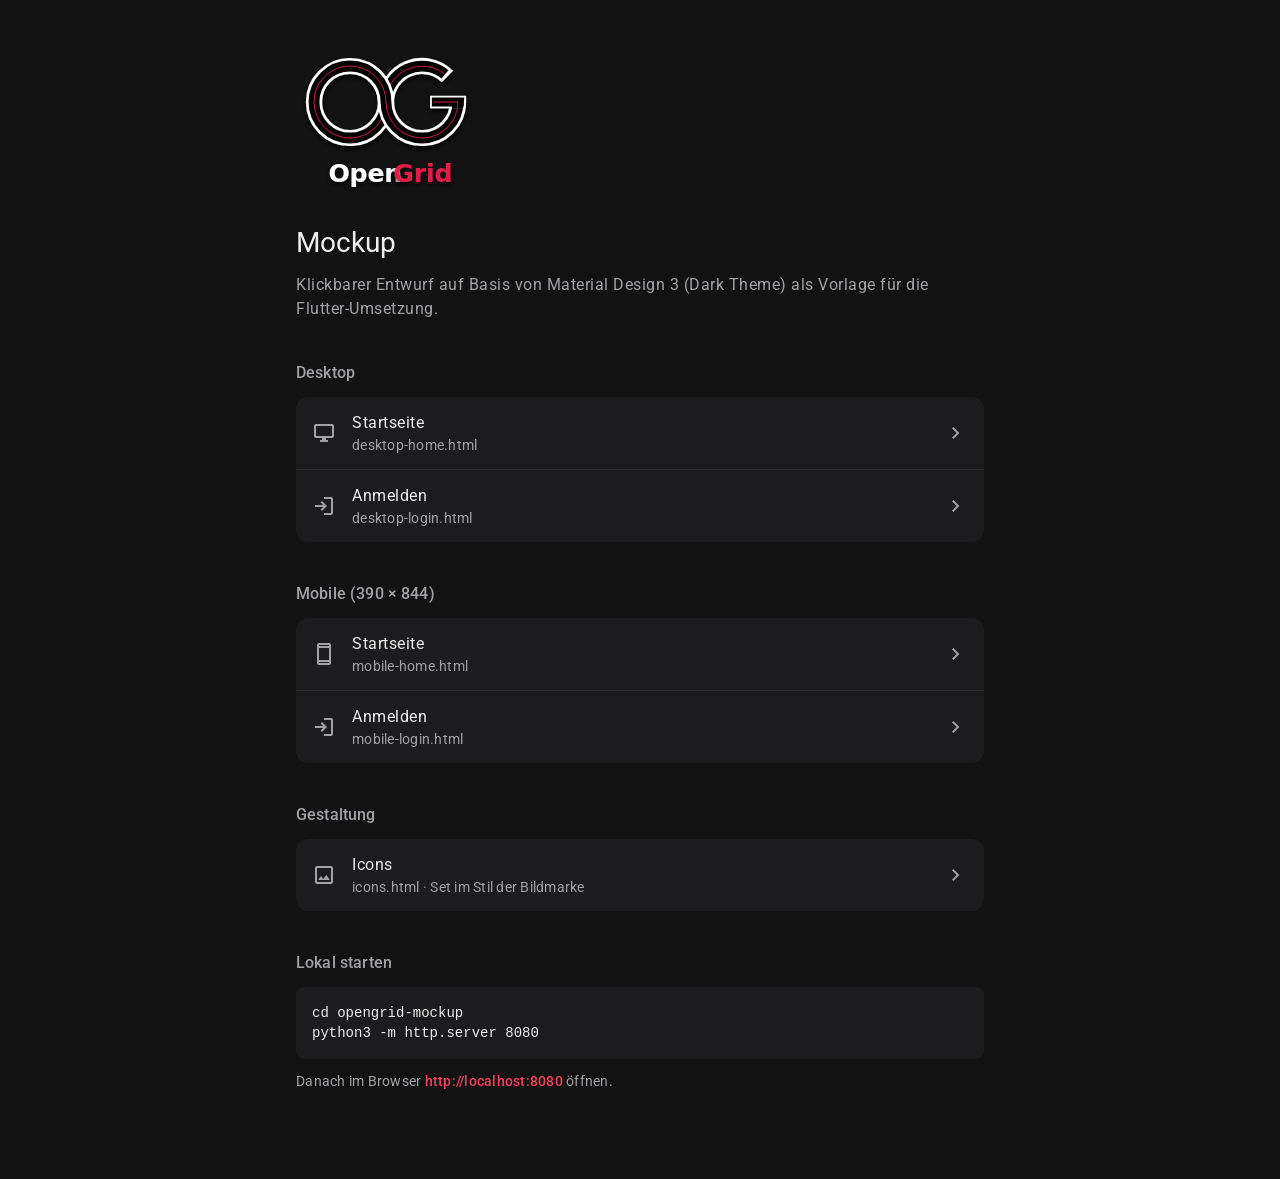
==== index.html @ 3ebf4df9 "OpenGrid-Mockup: Screens, Icons, Team-Logos, Live-/Historien-Ansicht Statisches HTML/CSS/Vanilla-JS-" ====
<!DOCTYPE html>
<html lang="de">
<head>
  <meta charset="utf-8">
  <meta name="viewport" content="width=device-width, initial-scale=1">
  <title>OpenGrid – Mockup-Übersicht</title>

  <!-- Schrift + Icons (Google Fonts) -->
  <link rel="preconnect" href="https://fonts.googleapis.com">
  <link rel="preconnect" href="https://fonts.gstatic.com" crossorigin>
  <link rel="stylesheet" href="https://fonts.googleapis.com/css2?family=Roboto:wght@400;500;700&display=swap">
  <link rel="stylesheet" href="https://fonts.googleapis.com/css2?family=Material+Symbols+Outlined:opsz,wght,FILL,GRAD@20..48,400,0..1,0&display=block">

  <link rel="stylesheet" href="styles.css?v=fac498f5">
</head>
<body>

  <!-- Übersichtsseite des Mockups (nicht Teil der App) -->
  <main class="overview">
    <header class="overview__header">
      <div class="logo-full">
        <img src="icon_transparent.svg" alt="OpenGrid">
      </div>
      <h1 class="headline-medium">Mockup</h1>
      <p class="body-large text-secondary">Klickbarer Entwurf auf Basis von Material Design 3 (Dark Theme) als Vorlage für die Flutter-Umsetzung.</p>
    </header>

    <section class="overview__section" aria-labelledby="desktop-heading">
      <h2 class="title-medium text-secondary" id="desktop-heading">Desktop</h2>
      <ul class="list">
        <li>
          <a class="list__item" href="desktop-home.html">
            <span class="material-symbols-outlined icon list__icon" aria-hidden="true">desktop_windows</span>
            <span class="list__text">
              <span class="body-large">Startseite</span>
              <span class="body-medium text-secondary">desktop-home.html</span>
            </span>
            <span class="material-symbols-outlined icon list__trailing" aria-hidden="true">chevron_right</span>
          </a>
        </li>
        <li>
          <a class="list__item" href="desktop-login.html">
            <span class="material-symbols-outlined icon list__icon" aria-hidden="true">login</span>
            <span class="list__text">
              <span class="body-large">Anmelden</span>
              <span class="body-medium text-secondary">desktop-login.html</span>
            </span>
            <span class="material-symbols-outlined icon list__trailing" aria-hidden="true">chevron_right</span>
          </a>
        </li>
      </ul>
    </section>

    <section class="overview__section" aria-labelledby="mobile-heading">
      <h2 class="title-medium text-secondary" id="mobile-heading">Mobile (390 × 844)</h2>
      <ul class="list">
        <li>
          <a class="list__item" href="mobile-home.html">
            <span class="material-symbols-outlined icon list__icon" aria-hidden="true">smartphone</span>
            <span class="list__text">
              <span class="body-large">Startseite</span>
              <span class="body-medium text-secondary">mobile-home.html</span>
            </span>
            <span class="material-symbols-outlined icon list__trailing" aria-hidden="true">chevron_right</span>
          </a>
        </li>
        <li>
          <a class="list__item" href="mobile-login.html">
            <span class="material-symbols-outlined icon list__icon" aria-hidden="true">login</span>
            <span class="list__text">
              <span class="body-large">Anmelden</span>
              <span class="body-medium text-secondary">mobile-login.html</span>
            </span>
            <span class="material-symbols-outlined icon list__trailing" aria-hidden="true">chevron_right</span>
          </a>
        </li>
      </ul>
    </section>

    <section class="overview__section" aria-labelledby="assets-heading">
      <h2 class="title-medium text-secondary" id="assets-heading">Gestaltung</h2>
      <ul class="list">
        <li>
          <a class="list__item" href="icons.html">
            <span class="material-symbols-outlined icon list__icon" aria-hidden="true">image</span>
            <span class="list__text">
              <span class="body-large">Icons</span>
              <span class="body-medium text-secondary">icons.html · Set im Stil der Bildmarke</span>
            </span>
            <span class="material-symbols-outlined icon list__trailing" aria-hidden="true">chevron_right</span>
          </a>
        </li>
      </ul>
    </section>

    <section class="overview__section" aria-labelledby="start-heading">
      <h2 class="title-medium text-secondary" id="start-heading">Lokal starten</h2>
      <code class="code">cd opengrid-mockup<br>python3 -m http.server 8080</code>
      <p class="body-medium text-secondary" style="margin-top: var(--space-3)">Danach im Browser <a class="link" href="http://localhost:8080">http://localhost:8080</a> öffnen.</p>
    </section>
  </main>

</body>
</html>
---- styles.css ----
/* =====================================================================
   OpenGrid – Mockup-Styles (gemeinsam für alle Screens)
   ---------------------------------------------------------------------
   Orientierung: Material Design 3, Dark Theme.
   Jede Komponente ist mit ihrem Flutter-Gegenstück kommentiert, damit
   sich die Struktur 1:1 in Widgets übertragen lässt.

   Inhalt
   1. Design-Tokens        → ThemeData / ColorScheme / TextTheme
   2. Basis
   3. Typografie (M3-Skala) → Theme.of(context).textTheme.*
   4. Icons                → Icon(Icons.*) (Material Symbols)
   5. Buttons              → FilledButton / OutlinedButton / TextButton / IconButton
   6. Top App Bar + Tabs   → AppBar / TabBar
   7. Menü                 → MenuAnchor / PopupMenuButton
   8. Filter-Chips         → FilterChip
   9. Karten               → Card
   10. Desktop-Layout + Werbeflächen
   11. Login + Textfelder  → TextField(decoration: OutlineInputBorder)
   12. Mobile: Geräterahmen + Navigation Bar → NavigationBar
   13. Übersicht (index.html) + Mockup-Navigation (nicht Teil der App)
   14. Live-/Historien-Ansicht: Dialog, Statuspunkt, Endpunkt-Karten,
       JSON-Block, Tabelle, Request-Log
   ===================================================================== */


/* ---------------------------------------------------------------------
   1. Design-Tokens
   --------------------------------------------------------------------- */
:root {
  color-scheme: dark;

  /* Farben → ColorScheme(brightness: Brightness.dark, ...) */
  --color-background: #121212;        /* surface / scaffoldBackgroundColor   */
  --color-surface: #1C1C1E;           /* surfaceContainer: Karten, Menüs, NavBar */
  --color-surface-high: #2C2C2E;      /* surfaceContainerHighest: Platzhalter, ausgewählter Chip */
  --color-divider: #2C2C2E;           /* outlineVariant: feine Trennlinien   */
  --color-outline: #6E6E73;           /* outline: Ränder von Feldern/Buttons (≥ 3:1 Kontrast) */
  --color-outline-muted: #48484A;     /* gestrichelte Platzhalter (Werbefläche) */
  --color-on-surface: #EDEDED;        /* Text                                */
  --color-on-surface-variant: #A1A1A6;/* Sekundärtext                        */
  --color-accent: #E11D48;            /* primary – nur aktiver Tab + Primär-Button */
  --color-on-accent: #FFFFFF;         /* onPrimary                           */
  --color-accent-text: #F43F5E;       /* hellere Akzent-Variante für Text-Links und
                                         aktive Icons: 5:1 Kontrast auf #121212 (AA) */

  /* Statusfarben (nur für Statuspunkte und Hinweise, nicht dekorativ) */
  --color-status-idle: #6E6E73;       /* grau: inaktiv        */
  --color-status-ok: #30D158;         /* grün: Daten kommen an */
  --color-status-warn: #FFD60A;       /* gelb: verzögert       */
  --color-status-error: #FF453A;      /* rot: Fehler           */

  /* Zustands-Ebenen (M3 State Layers) */
  --state-hover: rgba(237, 237, 237, 0.08);
  --state-pressed: rgba(237, 237, 237, 0.12);

  /* Schatten (M3 Elevation, nur wo Material sie vorsieht) */
  --elevation-1: 0 1px 2px rgba(0, 0, 0, 0.3), 0 1px 3px 1px rgba(0, 0, 0, 0.15);
  --elevation-2: 0 1px 2px rgba(0, 0, 0, 0.3), 0 2px 6px 2px rgba(0, 0, 0, 0.15);

  /* Abstände (4er-Raster) → EdgeInsets / SizedBox */
  --space-1: 4px;
  --space-2: 8px;
  --space-3: 12px;
  --space-4: 16px;
  --space-5: 24px;
  --space-6: 32px;
  --space-7: 40px;
  --space-8: 48px;

  /* Eckenradien (M3 Shape Scale) */
  --radius-xs: 4px;     /* extraSmall: Textfelder, Menüs */
  --radius-sm: 8px;     /* small: Chips                  */
  --radius-md: 12px;    /* medium: Karten                */
  --radius-lg: 16px;    /* large: Login-Karte, Nav-Pill  */
  --radius-full: 999px; /* full: Buttons, Avatar         */

  /* Maße */
  --touch-target: 48px;       /* Mindestgröße für Touch-Ziele */
  --app-bar-height: 64px;
  --nav-bar-height: 80px;
  --ad-width: 160px;
  --ad-height: 600px;

  /* Schrift */
  --font-family: "Roboto", system-ui, -apple-system, "Segoe UI", sans-serif;
}


/* ---------------------------------------------------------------------
   2. Basis
   --------------------------------------------------------------------- */
*,
*::before,
*::after {
  box-sizing: border-box;
}

html {
  -webkit-text-size-adjust: 100%;
}

body {
  margin: 0;
  background: var(--color-background);
  color: var(--color-on-surface);
  font-family: var(--font-family);
  font-size: 16px;
  line-height: 24px;
  -webkit-font-smoothing: antialiased;
}

h1, h2, h3, p, ul {
  margin: 0;
}

img {
  display: block;
  max-width: 100%;
}

button,
input {
  font: inherit;
  color: inherit;
}

button {
  cursor: pointer;
}

a {
  color: inherit;
}

/* Sichtbarer Tastatur-Fokus für alle interaktiven Elemente */
:focus-visible {
  outline: 2px solid var(--color-on-surface);
  outline-offset: 2px;
}

/* Text-Link → TextButton / InkWell mit Akzentfarbe */
.link {
  color: var(--color-accent-text);
  font-weight: 500;
  text-decoration: none;
  border-radius: var(--radius-xs);
}

.link:hover {
  text-decoration: underline;
}


/* ---------------------------------------------------------------------
   3. Typografie – Material-3-Typo-Skala (Größe / Zeilenhöhe / Gewicht)
   --------------------------------------------------------------------- */
.display-small    { font-size: 36px; line-height: 44px; font-weight: 400; }
.headline-medium  { font-size: 28px; line-height: 36px; font-weight: 400; }
.headline-small   { font-size: 24px; line-height: 32px; font-weight: 400; }
.title-large      { font-size: 22px; line-height: 28px; font-weight: 400; }
.title-medium     { font-size: 16px; line-height: 24px; font-weight: 500; letter-spacing: 0.15px; }
.title-small      { font-size: 14px; line-height: 20px; font-weight: 500; letter-spacing: 0.1px; }
.body-large       { font-size: 16px; line-height: 24px; font-weight: 400; letter-spacing: 0.5px; }
.body-medium      { font-size: 14px; line-height: 20px; font-weight: 400; letter-spacing: 0.25px; }
.body-small       { font-size: 12px; line-height: 16px; font-weight: 400; letter-spacing: 0.4px; }
.label-large      { font-size: 14px; line-height: 20px; font-weight: 500; letter-spacing: 0.1px; }
.label-medium     { font-size: 12px; line-height: 16px; font-weight: 500; letter-spacing: 0.5px; }

.text-secondary {
  color: var(--color-on-surface-variant);
}


/* ---------------------------------------------------------------------
   4. Icons – Material Symbols Outlined (Google Fonts)
   Inaktiv = Kontur, aktiv = gefüllt (FILL-Achse der Schrift).
   Einbinden: <span class="material-symbols-outlined icon">home</span>
   → Flutter: Icon(Icons.home_outlined) / aktiv Icon(Icons.home)
   Eigene Ergänzung im selben Raster (nur das F1-Auto): icons.svg
   → <svg class="icon"><use href="icons.svg#f1-car"></use></svg>
   --------------------------------------------------------------------- */
.icon {
  --icon-fill: none;                  /* nur für eigene SVG-Icons */
  display: inline-block;
  flex: none;
  width: 24px;
  height: 24px;
  font-size: 24px;
  line-height: 1;
  vertical-align: middle;
  overflow: hidden;
}

.material-symbols-outlined {
  font-variation-settings: "FILL" 0, "wght" 400, "GRAD" 0, "opsz" 24;
  user-select: none;
}

/* Aktiver Zustand: gefüllte Variante */
.icon--active.material-symbols-outlined {
  font-variation-settings: "FILL" 1, "wght" 400, "GRAD" 0, "opsz" 24;
}

.icon--active {
  --icon-fill: currentColor;          /* eigene SVG-Icons: gefüllt ... */
  --icon-stroke-width: 0.6;           /* ... mit dünnerer Kontur */
}

.icon--small {
  width: 18px;
  height: 18px;
  font-size: 18px;
}

.icon--small.material-symbols-outlined {
  font-variation-settings: "FILL" 0, "wght" 400, "GRAD" 0, "opsz" 20;
}

.icon--large {
  width: 40px;
  height: 40px;
  font-size: 40px;
}

.icon--large.material-symbols-outlined {
  font-variation-settings: "FILL" 0, "wght" 400, "GRAD" 0, "opsz" 40;
}

.icon--large.icon--active.material-symbols-outlined {
  font-variation-settings: "FILL" 1, "wght" 400, "GRAD" 0, "opsz" 40;
}


/* ---------------------------------------------------------------------
   5. Buttons
   Alle Buttons mindestens 48px hoch (Touch-Target).
   --------------------------------------------------------------------- */
.btn {
  display: inline-flex;
  align-items: center;
  justify-content: center;
  gap: var(--space-2);
  min-height: var(--touch-target);
  padding: 0 var(--space-5);
  border: 1px solid transparent;
  border-radius: var(--radius-full);
  background: transparent;
  color: var(--color-on-surface);
  font-size: 14px;
  line-height: 20px;
  font-weight: 500;
  letter-spacing: 0.1px;
  text-decoration: none;
  white-space: nowrap;
}

/* FilledButton – einziger roter Button pro Screen */
.btn--filled {
  background: var(--color-accent);
  color: var(--color-on-accent);
}

.btn--filled:hover {
  background: color-mix(in srgb, var(--color-accent) 92%, white);
  box-shadow: var(--elevation-1);
}

.btn--filled:active {
  background: color-mix(in srgb, var(--color-accent) 88%, white);
  box-shadow: none;
}

/* OutlinedButton */
.btn--outlined {
  border-color: var(--color-outline);
}

.btn--outlined:hover {
  background: var(--state-hover);
}

.btn--outlined:active {
  background: var(--state-pressed);
}

/* TextButton – bewusst neutral, damit Rot sparsam bleibt */
.btn--text {
  padding: 0 var(--space-3);
}

.btn--text:hover {
  background: var(--state-hover);
}

.btn--text:active {
  background: var(--state-pressed);
}

/* Volle Breite → SizedBox(width: double.infinity, child: ...) */
.btn--block {
  display: flex;
  width: 100%;
}

/* IconButton – 48 × 48, rund */
.icon-btn {
  display: inline-grid;
  place-items: center;
  width: var(--touch-target);
  height: var(--touch-target);
  padding: 0;
  border: 0;
  border-radius: var(--radius-full);
  background: transparent;
  color: var(--color-on-surface-variant);
}

.icon-btn:hover {
  background: var(--state-hover);
}

.icon-btn:active {
  background: var(--state-pressed);
}

/* Profil-Avatar als IconButton → IconButton(icon: CircleAvatar(...)) */
.avatar-btn {
  display: inline-grid;
  place-items: center;
  width: var(--touch-target);
  height: var(--touch-target);
  padding: 0;
  border: 0;
  border-radius: var(--radius-full);
  background: transparent;
}

.avatar-btn:hover .avatar {
  background: color-mix(in srgb, var(--color-surface-high) 85%, white);
}

.avatar {
  display: grid;
  place-items: center;
  width: 36px;
  height: 36px;
  border-radius: var(--radius-full);
  background: var(--color-surface-high);
  color: var(--color-on-surface-variant);
}

.avatar .icon {
  width: 20px;
  height: 20px;
  font-size: 20px;
}


/* ---------------------------------------------------------------------
   6. Top App Bar + Logo + Tabs
   → AppBar(title: Row([logo, Text('OpenGrid')]), actions: [avatar])
   --------------------------------------------------------------------- */
.top-app-bar {
  display: flex;
  align-items: center;
  justify-content: space-between;
  gap: var(--space-4);
  height: var(--app-bar-height);
  padding: 0 var(--space-2) 0 var(--space-4);
  background: var(--color-background);
  border-bottom: 1px solid var(--color-divider);   /* einzige Trennlinie, keine Streifen */
}

/* Desktop-Variante: Logo | Tabs (mittig) | Avatar */
.top-app-bar--desktop {
  position: sticky;
  top: 0;
  z-index: 10;
  display: grid;
  grid-template-columns: 1fr auto 1fr;
  padding: 0 var(--space-4) 0 var(--space-5);
}

.top-app-bar__center {
  display: flex;
  align-self: stretch;
}

.top-app-bar__end {
  justify-self: end;
}

/* Logo: Bildmarke klein + Schriftzug als Text */
.brand {
  display: inline-flex;
  align-items: center;
  gap: var(--space-3);
  min-height: var(--touch-target);
  color: var(--color-on-surface);
  text-decoration: none;
  border-radius: var(--radius-xs);
}

/* Bildmarke "OG" (logo-mark.svg, aus icon_transparent.svg abgeleitet) */
.brand__mark {
  flex: none;
  width: auto;
  height: 28px;
}

/* Schriftzug wie im Logo: "Open" weiß, "Grid" rot */
.brand__name {
  font-size: 20px;
  line-height: 28px;
  font-weight: 700;
  letter-spacing: -0.2px;
  white-space: nowrap;
}

.brand__accent {
  color: var(--color-accent);
}

/* Tabs → TabBar(isScrollable: false) mit dünnem Indikator */
.tabs {
  display: flex;
  align-items: stretch;
}

.tab {
  display: inline-flex;
  align-items: stretch;
  padding: 0 var(--space-4);
  border: 0;
  background: transparent;
  color: var(--color-on-surface-variant);
  font-size: 14px;
  line-height: 20px;
  font-weight: 500;
  letter-spacing: 0.1px;
  white-space: nowrap;
}

.tab:hover {
  background: var(--state-hover);
  color: var(--color-on-surface);
}

.tab:focus-visible {
  outline-offset: -2px;
}

.tab__label {
  position: relative;
  display: inline-flex;
  align-items: center;
}

.tab.is-active {
  color: var(--color-on-surface);
}

/* Aktiver Reiter: 2px rote Linie in Labelbreite (TabBarIndicatorSize.label) */
.tab.is-active .tab__label::after {
  content: "";
  position: absolute;
  left: 0;
  right: 0;
  bottom: 0;
  height: 2px;
  border-radius: 2px 2px 0 0;
  background: var(--color-accent);
}

/* Schmale Fenster: Reiter wandern in ein Menü (kein horizontales Scrollen).
   → in Flutter: LayoutBuilder, unter 600px ein MenuAnchor statt TabBar */
.tabs-overflow {
  display: none;
  align-self: center;
}

.tabs-overflow__trigger {
  padding: 0 var(--space-2) 0 var(--space-3);
  border-radius: var(--radius-xs);
}

@media (max-width: 599.98px) {
  .top-app-bar--desktop {
    grid-template-columns: auto 1fr auto;
    padding-left: var(--space-4);
  }

  .tabs {
    display: none;
  }

  .tabs-overflow {
    display: block;
    margin-left: var(--space-2);
  }
}

@media (max-width: 399.98px) {
  .top-app-bar--desktop .brand__name {
    display: none;
  }
}


/* ---------------------------------------------------------------------
   7. Menü → MenuAnchor(menuChildren: [MenuItemButton(...), Divider(), ...])
   --------------------------------------------------------------------- */
.menu-anchor {
  position: relative;
}

.menu {
  position: absolute;
  z-index: 20;
  top: calc(100% + var(--space-1));
  min-width: 200px;
  max-width: 280px;
  padding: var(--space-2) 0;
  list-style: none;
  background: var(--color-surface);
  border-radius: var(--radius-xs);
  box-shadow: var(--elevation-2);
}

.menu[hidden] {
  display: none;
}

.menu--start { left: 0; }
.menu--end   { right: 0; }

.menu__item {
  display: flex;
  align-items: center;
  gap: var(--space-3);
  width: 100%;
  min-height: var(--touch-target);
  padding: 0 var(--space-3);
  border: 0;
  background: transparent;
  color: var(--color-on-surface);
  font-size: 14px;
  line-height: 20px;
  font-weight: 500;
  letter-spacing: 0.1px;
  text-align: left;
  text-decoration: none;
}

.menu__item:hover {
  background: var(--state-hover);
}

.menu__item:focus-visible {
  outline-offset: -2px;
  background: var(--state-hover);
}

.menu__item .icon {
  color: var(--color-on-surface-variant);
}

/* Häkchen für den gewählten Eintrag im Kategorie-Menü */
.menu__check {
  margin-left: auto;
  visibility: hidden;
}

.menu__item[aria-checked="true"] .menu__check {
  visibility: visible;
}

.menu__divider {
  height: 1px;
  margin: var(--space-2) 0;
  background: var(--color-divider);
}


/* ---------------------------------------------------------------------
   8. Filter-Chips → FilterChip(selected: ..., showCheckmark: true)
   Sichtbar 32px hoch, Klickfläche per ::after auf 48px erweitert.
   --------------------------------------------------------------------- */
.chip-row {
  display: flex;
  flex-wrap: wrap;
  gap: var(--space-4) var(--space-2);
}

/* Mobile: eine Zeile, horizontal wischbar, ohne sichtbare Scrollbar
   → SingleChildScrollView(scrollDirection: Axis.horizontal) */
.chip-row--scroll {
  flex-wrap: nowrap;
  overflow-x: auto;
  margin: 0 calc(var(--space-4) * -1);
  padding: var(--space-2) var(--space-4);
  scrollbar-width: none;
}

.chip-row--scroll::-webkit-scrollbar {
  display: none;
}

.filter-chip {
  position: relative;
  flex: none;
  display: inline-flex;
  align-items: center;
  gap: var(--space-2);
  height: 32px;
  padding: 0 var(--space-4);
  border: 1px solid var(--color-outline);
  border-radius: var(--radius-sm);
  background: transparent;
  color: var(--color-on-surface-variant);
  font-size: 14px;
  line-height: 20px;
  font-weight: 500;
  letter-spacing: 0.1px;
  white-space: nowrap;
}

.filter-chip::after {
  content: "";
  position: absolute;
  inset: -9px 0;          /* 32px + 2 × 8px (+ Rand) = 48px Touch-Target */
}

.filter-chip:hover {
  background: var(--state-hover);
}

.filter-chip__check {
  display: none;
}

.filter-chip[aria-pressed="true"] {
  padding-left: var(--space-2);
  border-color: transparent;
  background: var(--color-surface-high);
  color: var(--color-on-surface);
}

.filter-chip[aria-pressed="true"] .filter-chip__check {
  display: inline-block;
}


/* ---------------------------------------------------------------------
   9. Karten → Card(child: Column([Placeholder, Padding(Text, Text), TextButton]))
   --------------------------------------------------------------------- */
.card-grid {
  display: grid;
  grid-template-columns: repeat(auto-fill, minmax(min(100%, 240px), 1fr));
  gap: var(--space-5);
}

.card-list {
  display: flex;
  flex-direction: column;
  gap: var(--space-4);
}

.card {
  display: flex;
  flex-direction: column;
  overflow: hidden;
  border-radius: var(--radius-md);
  background: var(--color-surface);
}

/* Bild-Platzhalter, 16:9 */
.card__media {
  display: grid;
  place-items: center;
  aspect-ratio: 16 / 9;
  background: var(--color-surface-high);
  color: var(--color-outline);
}

.card__media .icon {
  width: 40px;
  height: 40px;
  font-size: 40px;
  font-variation-settings: "FILL" 0, "wght" 300, "GRAD" 0, "opsz" 40;
}

.card__body {
  display: flex;
  flex-direction: column;
  gap: var(--space-1);
  padding: var(--space-4) var(--space-4) 0;
}

.card__text {
  color: var(--color-on-surface-variant);
}

.card__actions {
  display: flex;
  justify-content: flex-end;
  margin-top: auto;
  padding: var(--space-2);
}


/* ---------------------------------------------------------------------
   10. Desktop-Layout: Werbefläche | Inhalt | Werbefläche
   → Row([AdSlot, Expanded(child: content), AdSlot])
   --------------------------------------------------------------------- */
.layout {
  display: grid;
  grid-template-columns: var(--ad-width) minmax(0, 1fr) var(--ad-width);
  gap: var(--space-6);
  align-items: start;
  max-width: 1360px;
  margin: 0 auto;
  padding: var(--space-6) var(--space-5);
}

.content {
  display: flex;
  flex-direction: column;
  gap: var(--space-5);
  min-width: 0;
}

/* Werbefläche (Platzhalter 160 × 600) */
.ad-slot {
  position: sticky;
  top: calc(var(--app-bar-height) + var(--space-6));
  display: flex;
  flex-direction: column;
  align-items: center;
  justify-content: center;
  gap: var(--space-1);
  width: var(--ad-width);
  height: var(--ad-height);
  border: 1px dashed var(--color-outline-muted);
  border-radius: var(--radius-sm);
  color: var(--color-on-surface-variant);
}

.ad-slot__code {
  font-size: 22px;
  line-height: 28px;
  font-weight: 500;
  color: var(--color-on-surface);
}

/* Unter 900px: Werbeflächen ausblenden, Inhalt volle Breite */
@media (max-width: 899.98px) {
  .layout {
    grid-template-columns: minmax(0, 1fr);
    padding: var(--space-5) var(--space-4);
  }

  .ad-slot {
    display: none;
  }
}


/* ---------------------------------------------------------------------
   11. Login + Outlined Textfelder
   --------------------------------------------------------------------- */
.login-page {
  display: flex;
  flex-direction: column;
  align-items: center;
  min-height: 100vh;
  padding: var(--space-6) var(--space-4);
}

/* Login-Karte → Center(child: ConstrainedBox(maxWidth: 400, child: Card(...))) */
.login-card {
  --field-bg: var(--color-surface);   /* Hintergrund hinter dem schwebenden Label */
  width: 100%;
  max-width: 400px;
  margin: auto 0;
  padding: var(--space-7) var(--space-6) var(--space-6);
  border-radius: var(--radius-lg);
  background: var(--color-surface);
}

/* Mobile: kein Kartenrahmen, Inhalt direkt auf dem Screen */
.login-card--plain {
  --field-bg: var(--color-background);
  max-width: none;
  margin: 0;
  padding: var(--space-6) var(--space-5) var(--space-5);
  border-radius: 0;
  background: transparent;
}

/* Großes Logo (Bildmarke + Schriftzug) */
.logo-full {
  display: flex;
  justify-content: center;
  margin-bottom: var(--space-6);
}

.logo-full img {
  width: 180px;
  max-width: 100%;
  height: auto;
}

.login-card__header {
  display: flex;
  flex-direction: column;
  gap: var(--space-2);
  margin-bottom: var(--space-6);
  text-align: center;
}

.login-form {
  display: flex;
  flex-direction: column;
  gap: var(--space-4);
}

.login-form__aside {
  display: flex;
  justify-content: flex-end;
  margin: calc(var(--space-2) * -1) calc(var(--space-3) * -1) 0 0;
}

/* Outlined Textfeld mit schwebendem Label
   → TextField(decoration: InputDecoration(labelText: ..., border: OutlineInputBorder())) */
.text-field {
  position: relative;
}

.text-field__input {
  display: block;
  width: 100%;
  height: 56px;
  padding: 0 var(--space-4);
  border: 1px solid var(--color-outline);
  border-radius: var(--radius-xs);
  background: transparent;
  font-size: 16px;
  line-height: 24px;
  letter-spacing: 0.5px;
}

.text-field--trailing .text-field__input {
  padding-right: 56px;
}

.text-field__input:hover {
  border-color: var(--color-on-surface);
}

/* Fokus: 2px Rand ohne Layout-Sprung */
.text-field__input:focus {
  outline: none;
  border-color: var(--color-on-surface);
  box-shadow: inset 0 0 0 1px var(--color-on-surface);
}

.text-field__label {
  position: absolute;
  top: 28px;
  left: var(--space-3);
  padding: 0 var(--space-1);
  transform: translateY(-50%);
  background: var(--field-bg, var(--color-surface));
  color: var(--color-on-surface-variant);
  font-size: 16px;
  line-height: 24px;
  pointer-events: none;
  transition: top 150ms ease, font-size 150ms ease, line-height 150ms ease;
}

/* Label schwebt auf den Rand, sobald das Feld fokussiert oder gefüllt ist */
.text-field__input:focus + .text-field__label,
.text-field__input:not(:placeholder-shown) + .text-field__label {
  top: 0;
  font-size: 12px;
  line-height: 16px;
}

.text-field__input:focus + .text-field__label {
  color: var(--color-on-surface);
}

/* Auge-Icon → suffixIcon: IconButton(...) */
.text-field__trailing {
  position: absolute;
  top: 4px;
  right: 4px;
}

/* Trenner „oder“ → Row([Expanded(Divider()), Text('oder'), Expanded(Divider())]) */
.divider-text {
  display: flex;
  align-items: center;
  gap: var(--space-4);
  margin: var(--space-5) 0;
  color: var(--color-on-surface-variant);
  font-size: 12px;
  line-height: 16px;
}

.divider-text::before,
.divider-text::after {
  content: "";
  flex: 1;
  height: 1px;
  background: var(--color-divider);
}

/* OAuth-Buttons → OutlinedButton.icon(icon: SvgPicture.asset(...), label: ...) */
.oauth {
  display: flex;
  flex-direction: column;
  gap: var(--space-3);
}

.oauth__btn {
  gap: var(--space-3);
}

.oauth__icon {
  flex: none;
  width: 20px;
  height: 20px;
}

.login-card__footer {
  margin-top: var(--space-6);
  text-align: center;
  color: var(--color-on-surface-variant);
}

/* Link mit 48px Klickhöhe, ohne die Zeile aufzublähen */
.login-card__footer .link {
  display: inline-block;
  padding: 14px var(--space-1);
  margin: -14px 0;
}


/* ---------------------------------------------------------------------
   12. Mobile: Geräterahmen 390 × 844 + Navigation Bar
   --------------------------------------------------------------------- */
.device-page {
  display: flex;
  flex-direction: column;
  align-items: center;
  gap: var(--space-5);
  min-height: 100vh;
  padding: var(--space-6) var(--space-4);
}

/* Nur der Rahmen fürs Mockup – in Flutter entfällt er */
.device {
  position: relative;
  display: flex;
  flex-direction: column;
  flex: none;
  box-sizing: content-box;
  width: 390px;
  height: 844px;
  margin-top: auto;
  overflow: hidden;
  border: 10px solid var(--color-surface-high);
  border-radius: 56px;
  background: var(--color-background);
}

/* Platz für die Statusleiste → SafeArea */
.device__safe-top {
  flex: none;
  height: 36px;
}

/* Scaffold → Column([AppBar, Expanded(body), NavigationBar]) */
.screen {
  display: flex;
  flex-direction: column;
  flex: 1;
  min-height: 0;
}

.screen__body {
  flex: 1;
  min-height: 0;
  overflow-y: auto;
  scrollbar-width: none;
}

.screen__body::-webkit-scrollbar {
  display: none;
}

.screen__content {
  display: flex;
  flex-direction: column;
  gap: var(--space-4);
  padding: var(--space-5) var(--space-4) var(--space-6);
}

/* Echte Handys: Rahmen entfällt, Screen füllt das Fenster */
@media (max-width: 429.98px) {
  .device-page {
    padding: 0 0 var(--space-5);
  }

  .device {
    width: 100%;
    height: 100dvh;
    margin-top: 0;
    border: 0;
    border-radius: 0;
  }

  .device__safe-top {
    height: 0;
  }
}

/* Navigation Bar → NavigationBar(destinations: [NavigationDestination(...)]) */
.nav-bar {
  display: flex;
  flex: none;
  height: var(--nav-bar-height);
  background: var(--color-surface);
}

.nav-bar__item {
  display: flex;
  flex: 1;
  flex-direction: column;
  align-items: center;
  justify-content: center;
  gap: var(--space-1);
  min-width: 0;
  padding: var(--space-3) 0 var(--space-4);
  border: 0;
  background: transparent;
  color: var(--color-on-surface-variant);
  font-size: 12px;
  line-height: 16px;
  font-weight: 500;
  letter-spacing: 0.5px;
}

.nav-bar__item:focus-visible {
  outline-offset: -4px;
  border-radius: var(--radius-lg);
}

/* Pill-Markierung hinter dem Icon (64 × 32) */
.nav-bar__indicator {
  display: grid;
  place-items: center;
  width: 64px;
  height: 32px;
  border-radius: var(--radius-lg);
}

.nav-bar__item:hover .nav-bar__indicator {
  background: var(--state-hover);
}

.nav-bar__item.is-active {
  color: var(--color-on-surface);
}

.nav-bar__item.is-active .nav-bar__indicator {
  background: var(--color-surface-high);
  color: var(--color-on-surface);
}

/* Aktives Icon: gefüllt und in Akzentfarbe */
.nav-bar__item.is-active .icon {
  color: var(--color-accent-text);
  font-variation-settings: "FILL" 1, "wght" 400, "GRAD" 0, "opsz" 24;
}


/* ---------------------------------------------------------------------
   13. Übersicht (index.html) + Mockup-Navigation
   Die Mockup-Navigation ist nur zum Durchklicken – nicht Teil der App.
   --------------------------------------------------------------------- */
.overview {
  max-width: 720px;
  margin: 0 auto;
  padding: var(--space-8) var(--space-4);
}

.overview__header {
  display: flex;
  flex-direction: column;
  gap: var(--space-3);
  margin-bottom: var(--space-7);
}

.overview__header .logo-full {
  justify-content: flex-start;
  margin-bottom: var(--space-3);
}

.overview__section {
  margin-bottom: var(--space-7);
}

.overview__section h2 {
  margin-bottom: var(--space-3);
}

/* Liste → ListView(children: [ListTile(...)]) */
.list {
  padding: 0;
  list-style: none;
  border-radius: var(--radius-md);
  background: var(--color-surface);
  overflow: hidden;
}

.list li + li {
  border-top: 1px solid var(--color-divider);
}

.list__item {
  display: flex;
  align-items: center;
  gap: var(--space-4);
  min-height: 72px;
  padding: var(--space-3) var(--space-4);
  text-decoration: none;
}

.list__item:hover {
  background: var(--state-hover);
}

.list__item:focus-visible {
  outline-offset: -2px;
}

.list__icon {
  color: var(--color-on-surface-variant);
}

.list__text {
  display: flex;
  flex: 1;
  flex-direction: column;
  min-width: 0;
}

.list__trailing {
  color: var(--color-on-surface-variant);
}

/* Icon-Übersicht (icons.html) */
.overview--wide {
  max-width: 960px;
}

.icon-sample {
  display: flex;
  flex-wrap: wrap;
  align-items: center;
  gap: var(--space-3) var(--space-4);
  padding: var(--space-5);
  border-radius: var(--radius-md);
  background: var(--color-surface);
}

.icon-sample__logo {
  height: 40px;
  width: auto;
  margin-left: auto;
}

.icon-section__note {
  max-width: 640px;
  margin-bottom: var(--space-3);
}

.icon-grid {
  display: grid;
  grid-template-columns: repeat(auto-fill, minmax(140px, 1fr));
  gap: var(--space-2);
  padding: 0;
  list-style: none;
}

.icon-tile {
  display: flex;
  flex-direction: column;
  align-items: center;
  gap: var(--space-3);
  padding: var(--space-5) var(--space-2) var(--space-4);
  border-radius: var(--radius-md);
  background: var(--color-surface);
  color: var(--color-on-surface-variant);
}

.icon-tile__pair {
  display: flex;
  gap: var(--space-4);
  color: var(--color-on-surface);
}

.icon-tile__pair .text-secondary {
  display: inline-flex;
  color: var(--color-on-surface-variant);
}

.icon-tile__code {
  font-family: ui-monospace, "SFMono-Regular", Consolas, monospace;
  font-size: 11px;
  line-height: 14px;
  color: var(--color-outline);
}

/* Team-Kachel → TeamBadge-Widget: Container(Card) mit Logo + Farbstreifen
   Flutter: SvgPicture.asset('assets/teams/<id>.svg',
              colorFilter: ColorFilter.mode(Colors.white, BlendMode.srcIn)) */
.team-grid {
  display: grid;
  grid-template-columns: repeat(auto-fill, minmax(160px, 1fr));
  gap: var(--space-3);
  padding: 0;
  list-style: none;
}

.team-tile {
  --team-color: var(--color-outline);
  position: relative;
  display: flex;
  flex-direction: column;
  align-items: center;
  justify-content: center;
  gap: var(--space-4);
  aspect-ratio: 4 / 3;
  padding: var(--space-5) var(--space-4) var(--space-4);
  overflow: hidden;
  border: 1px solid var(--color-divider);
  border-radius: var(--radius-md);
  background: var(--color-surface);
}

/* Schmaler Streifen in der Teamfarbe */
.team-tile::after {
  content: "";
  position: absolute;
  left: 0;
  right: 0;
  bottom: 0;
  height: 3px;
  background: var(--team-color);
}

.team-tile__logo {
  display: block;
  width: auto;
  max-width: 72%;
  height: 44px;
  object-fit: contain;
  filter: brightness(0) invert(1);   /* einfarbig weiß */
}

/* Logos, deren Details in reinem Weiß verloren gingen */
.team-tile__logo--silver {
  filter: grayscale(1) brightness(1.5);
}

/* Platzhalter-Schriftzug, solange kein Logo vorliegt */
.team-tile__wordmark {
  display: grid;
  place-items: center;
  height: 44px;
  font-size: 15px;
  line-height: 20px;
  font-weight: 700;
  letter-spacing: 2px;
  text-transform: uppercase;
  color: var(--color-on-surface);
}

.team-tile__name {
  font-size: 12px;
  line-height: 16px;
  font-weight: 500;
  letter-spacing: 0.5px;
  color: var(--color-on-surface-variant);
}

/* Reifen-Abzeichen: Ring in Mischungsfarbe + Buchstabe
   → Container(shape: CircleBorder(side: BorderSide(color: compound, width: 3)), child: Text('S')) */
.tyre-badge {
  --tyre-color: var(--color-outline);
  display: inline-grid;
  place-items: center;
  flex: none;
  width: 32px;
  height: 32px;
  border: 3px solid var(--tyre-color);
  border-radius: var(--radius-full);
  background: var(--color-background);
  color: var(--color-on-surface);
  font-size: 13px;
  line-height: 1;
  font-weight: 700;
}

.tyre-badge--large {
  width: 48px;
  height: 48px;
  border-width: 4px;
  font-size: 18px;
}

.code {
  display: block;
  padding: var(--space-4);
  border-radius: var(--radius-sm);
  background: var(--color-surface);
  font-family: ui-monospace, "SFMono-Regular", Consolas, monospace;
  font-size: 14px;
  line-height: 20px;
  overflow-x: auto;
}

.mockup-nav {
  display: flex;
  flex-wrap: wrap;
  justify-content: center;
  gap: 0 var(--space-1);
  padding: var(--space-5) var(--space-4);
  font-size: 12px;
  line-height: 16px;
  color: var(--color-on-surface-variant);
}

.mockup-nav a {
  display: inline-flex;
  align-items: center;
  min-height: var(--touch-target);
  padding: 0 var(--space-2);
  border-radius: var(--radius-xs);
  text-decoration: none;
}

.mockup-nav a:hover {
  color: var(--color-on-surface);
  text-decoration: underline;
}

.mockup-nav a[aria-current="page"] {
  color: var(--color-on-surface);
}

.device-page .mockup-nav {
  margin-bottom: auto;
  padding: 0;
}


/* ---------------------------------------------------------------------
   14. Live-/Historien-Ansicht (Machbarkeitsanalyse)
   Bewusst nüchtern: Antworten roh und nachvollziehbar anzeigen.
   --------------------------------------------------------------------- */

/* hidden-Attribut gewinnt immer (sonst überschreiben z. B. .btn oder .panel es) */
[hidden] {
  display: none !important;
}

/* Nur für Screenreader */
.visually-hidden {
  position: absolute;
  width: 1px;
  height: 1px;
  margin: -1px;
  padding: 0;
  overflow: hidden;
  clip: rect(0 0 0 0);
  white-space: nowrap;
  border: 0;
}

/* FilledTonalButton – neutrale Aktion in Karten (Rot bleibt dem Primär-Button) */
.btn--tonal {
  background: var(--color-surface-high);
}

.btn--tonal:hover {
  background: color-mix(in srgb, var(--color-surface-high) 88%, white);
}

.btn--tonal:active {
  background: color-mix(in srgb, var(--color-surface-high) 80%, white);
}

.btn:disabled {
  opacity: 0.5;
  cursor: progress;
}

/* Reiter-Inhalt + Kopfzeile (Überschrift + Aktionen) */
.panel {
  display: flex;
  flex-direction: column;
  gap: var(--space-5);
}

.panel[hidden] {
  display: none;
}

.panel-head {
  display: flex;
  flex-wrap: wrap;
  align-items: center;
  justify-content: space-between;
  gap: var(--space-3) var(--space-4);
}

/* Hinweis "Beispieldaten" → MaterialBanner */
.mock-banner {
  display: flex;
  align-items: center;
  gap: var(--space-3);
  padding: var(--space-3) var(--space-4);
  border: 1px solid var(--color-status-warn);
  border-radius: var(--radius-sm);
  color: var(--color-on-surface);
  font-size: 14px;
  line-height: 20px;
}

.mock-banner[hidden] {
  display: none;
}

.mock-banner .icon {
  color: var(--color-status-warn);
}

.mock-banner code {
  font-family: ui-monospace, "SFMono-Regular", Consolas, monospace;
  font-size: 13px;
}

/* Karten-Raster für Endpunkte → GridView / Wrap */
.endpoint-grid {
  display: grid;
  grid-template-columns: repeat(auto-fill, minmax(min(100%, 360px), 1fr));
  gap: var(--space-4);
  align-items: start;
}

/* Endpunkt-Karte → Card(child: Padding(Column(...))) */
.endpoint-card {
  gap: var(--space-3);
  padding: var(--space-4);
  overflow: visible;
}

.endpoint-card__head {
  display: flex;
  align-items: center;
  gap: var(--space-3);
}

.endpoint-card__title {
  flex: 1;
  min-width: 0;
  overflow-wrap: anywhere;
}

.endpoint-card__icon {
  color: var(--color-on-surface-variant);
}

.type-chip {
  flex: none;
  padding: 2px var(--space-2);
  border: 1px solid var(--color-outline);
  border-radius: var(--radius-xs);
  color: var(--color-on-surface-variant);
  font-size: 11px;
  line-height: 16px;
  font-weight: 500;
  letter-spacing: 0.5px;
  text-transform: uppercase;
}

.endpoint-card__url,
.metrics dd,
.json-block pre,
.request-log table,
.data-table table {
  font-family: ui-monospace, "SFMono-Regular", Consolas, monospace;
}

.endpoint-card__url {
  font-size: 12px;
  line-height: 16px;
  color: var(--color-on-surface-variant);
  overflow-wrap: anywhere;
}

.endpoint-card__status {
  color: var(--color-on-surface);
}

.endpoint-card__status[hidden] {
  display: none;
}

.endpoint-card__actions {
  display: flex;
  flex-wrap: wrap;
  align-items: center;
  justify-content: flex-end;
  gap: var(--space-2);
}

/* Statuspunkt: grau / grün / gelb / rot (Ring = verbindet) */
.status-dot {
  flex: none;
  width: 10px;
  height: 10px;
  border-radius: var(--radius-full);
  background: var(--color-status-idle);
}

.status-dot[data-state="ok"]         { background: var(--color-status-ok); }
.status-dot[data-state="delayed"]    { background: var(--color-status-warn); }
.status-dot[data-state="error"]      { background: var(--color-status-error); }
.status-dot[data-state="connecting"] { background: transparent; box-shadow: inset 0 0 0 2px var(--color-status-idle); }

/* Kennzahlen → Wrap aus kleinen Label/Wert-Paaren */
.metrics {
  display: grid;
  grid-template-columns: repeat(auto-fill, minmax(120px, 1fr));
  gap: var(--space-3) var(--space-4);
  margin: 0;
  padding: var(--space-3) 0;
  border-top: 1px solid var(--color-divider);
  border-bottom: 1px solid var(--color-divider);
}

.metrics dt {
  color: var(--color-on-surface-variant);
  font-size: 12px;
  line-height: 16px;
  font-weight: 500;
  letter-spacing: 0.5px;
}

.metrics dd {
  margin: 2px 0 0;
  font-size: 13px;
  line-height: 18px;
  overflow-wrap: anywhere;
}

.metrics__wide {
  grid-column: 1 / -1;
}

/* Aufklappbares JSON → ExpansionTile + SelectableText (monospace) */
.json-block {
  border: 1px solid var(--color-divider);
  border-radius: var(--radius-sm);
}

.json-block summary,
.request-log > summary {
  display: flex;
  align-items: center;
  gap: var(--space-2);
  min-height: var(--touch-target);
  padding: 0 var(--space-3);
  cursor: pointer;
  list-style: none;
  font-size: 14px;
  line-height: 20px;
  font-weight: 500;
}

.json-block summary::-webkit-details-marker,
.request-log > summary::-webkit-details-marker {
  display: none;
}

/* Pfeil vor der Zusammenfassung (Material Symbol per Ligatur) */
.json-block summary::before,
.request-log > summary::before {
  content: "chevron_right";
  font-family: "Material Symbols Outlined";
  font-size: 20px;
  line-height: 1;
  color: var(--color-on-surface-variant);
  transition: transform 150ms ease;
}

.json-block[open] summary::before,
.request-log[open] > summary::before {
  transform: rotate(90deg);
}

.json-block pre {
  max-height: 280px;
  margin: 0;
  padding: var(--space-3);
  overflow: auto;
  border-top: 1px solid var(--color-divider);
  border-radius: 0 0 var(--radius-sm) var(--radius-sm);
  background: var(--color-background);
  font-size: 12px;
  line-height: 18px;
  white-space: pre;
}

/* Auswahlfeld (Intervall) → DropdownButtonFormField */
.select-field {
  display: inline-flex;
  align-items: center;
  gap: var(--space-2);
  margin-right: auto;
  color: var(--color-on-surface-variant);
  font-size: 12px;
  line-height: 16px;
  font-weight: 500;
}

.select-field select {
  min-height: var(--touch-target);
  padding: 0 var(--space-6) 0 var(--space-3);
  border: 1px solid var(--color-outline);
  border-radius: var(--radius-xs);
  background-color: var(--color-surface);
  color: var(--color-on-surface);
  font: inherit;
  font-size: 14px;
}

.select-field select:focus-visible {
  outline: 2px solid var(--color-on-surface);
  outline-offset: 1px;
}

/* Formular der historischen Abfragen */
.history-form {
  --field-bg: var(--color-surface);
  display: flex;
  flex-direction: column;
  gap: var(--space-3);
}

.history-form__fields {
  display: grid;
  grid-template-columns: repeat(auto-fill, minmax(150px, 1fr));
  gap: var(--space-4) var(--space-3);
  padding-top: var(--space-2);
}

.history-result {
  display: flex;
  flex-direction: column;
  gap: var(--space-3);
}

.history-result[hidden] {
  display: none;
}

/* Datentabelle → DataTable in horizontalem ScrollView */
.data-table {
  overflow-x: auto;
  border: 1px solid var(--color-divider);
  border-radius: var(--radius-sm);
}

.data-table[hidden] {
  display: none;
}

.data-table table,
.request-log table {
  width: 100%;
  border-collapse: collapse;
  font-size: 12px;
  line-height: 16px;
}

.data-table caption {
  padding: var(--space-2) var(--space-3);
  text-align: left;
  color: var(--color-on-surface-variant);
  font-family: var(--font-family);
}

.data-table th,
.data-table td,
.request-log th,
.request-log td {
  padding: var(--space-2) var(--space-3);
  border-top: 1px solid var(--color-divider);
  text-align: left;
  white-space: nowrap;
}

.data-table th,
.request-log th {
  position: sticky;
  top: 0;
  background: var(--color-surface);
  color: var(--color-on-surface-variant);
  font-family: var(--font-family);
  font-weight: 500;
}

/* Request-Log → ExpansionTile mit Liste */
.request-log {
  border: 1px solid var(--color-divider);
  border-radius: var(--radius-md);
  background: var(--color-surface);
}

.request-log > summary {
  min-height: 56px;
  padding: 0 var(--space-4);
  font-size: 16px;
  line-height: 24px;
}

.request-log__count {
  color: var(--color-on-surface-variant);
  font-weight: 400;
}

.request-log__body {
  display: flex;
  flex-direction: column;
  gap: var(--space-2);
  padding: 0 var(--space-4) var(--space-4);
}

.request-log__table {
  max-height: 320px;
  overflow: auto;
  border: 1px solid var(--color-divider);
  border-radius: var(--radius-sm);
}

.request-log td:last-child {
  min-width: 200px;
  white-space: normal;
}

.request-log tr.is-error td {
  color: var(--color-status-error);
}

.request-log__empty {
  padding: var(--space-3);
  color: var(--color-on-surface-variant);
  font-size: 14px;
}

.request-log__empty[hidden] {
  display: none;
}

/* Dialog → AlertDialog (M3: Radius 28, Fläche über dem Hintergrund) */
.dialog-scrim {
  position: fixed;
  inset: 0;
  z-index: 100;
  display: grid;
  place-items: center;
  padding: var(--space-5);
  background: rgba(0, 0, 0, 0.6);
}

/* Mobile: Dialog bleibt im Geräterahmen */
.dialog-scrim--contained {
  position: absolute;
}

.dialog-scrim[hidden] {
  display: none;
}

.dialog {
  display: flex;
  flex-direction: column;
  gap: var(--space-4);
  width: 100%;
  min-width: 280px;
  max-width: 400px;
  padding: var(--space-5);
  border-radius: 28px;
  background: var(--color-surface-high);
  box-shadow: var(--elevation-2);
}

.dialog__text {
  color: var(--color-on-surface-variant);
}

.dialog__actions {
  display: flex;
  justify-content: flex-end;
  margin-top: var(--space-2);
}
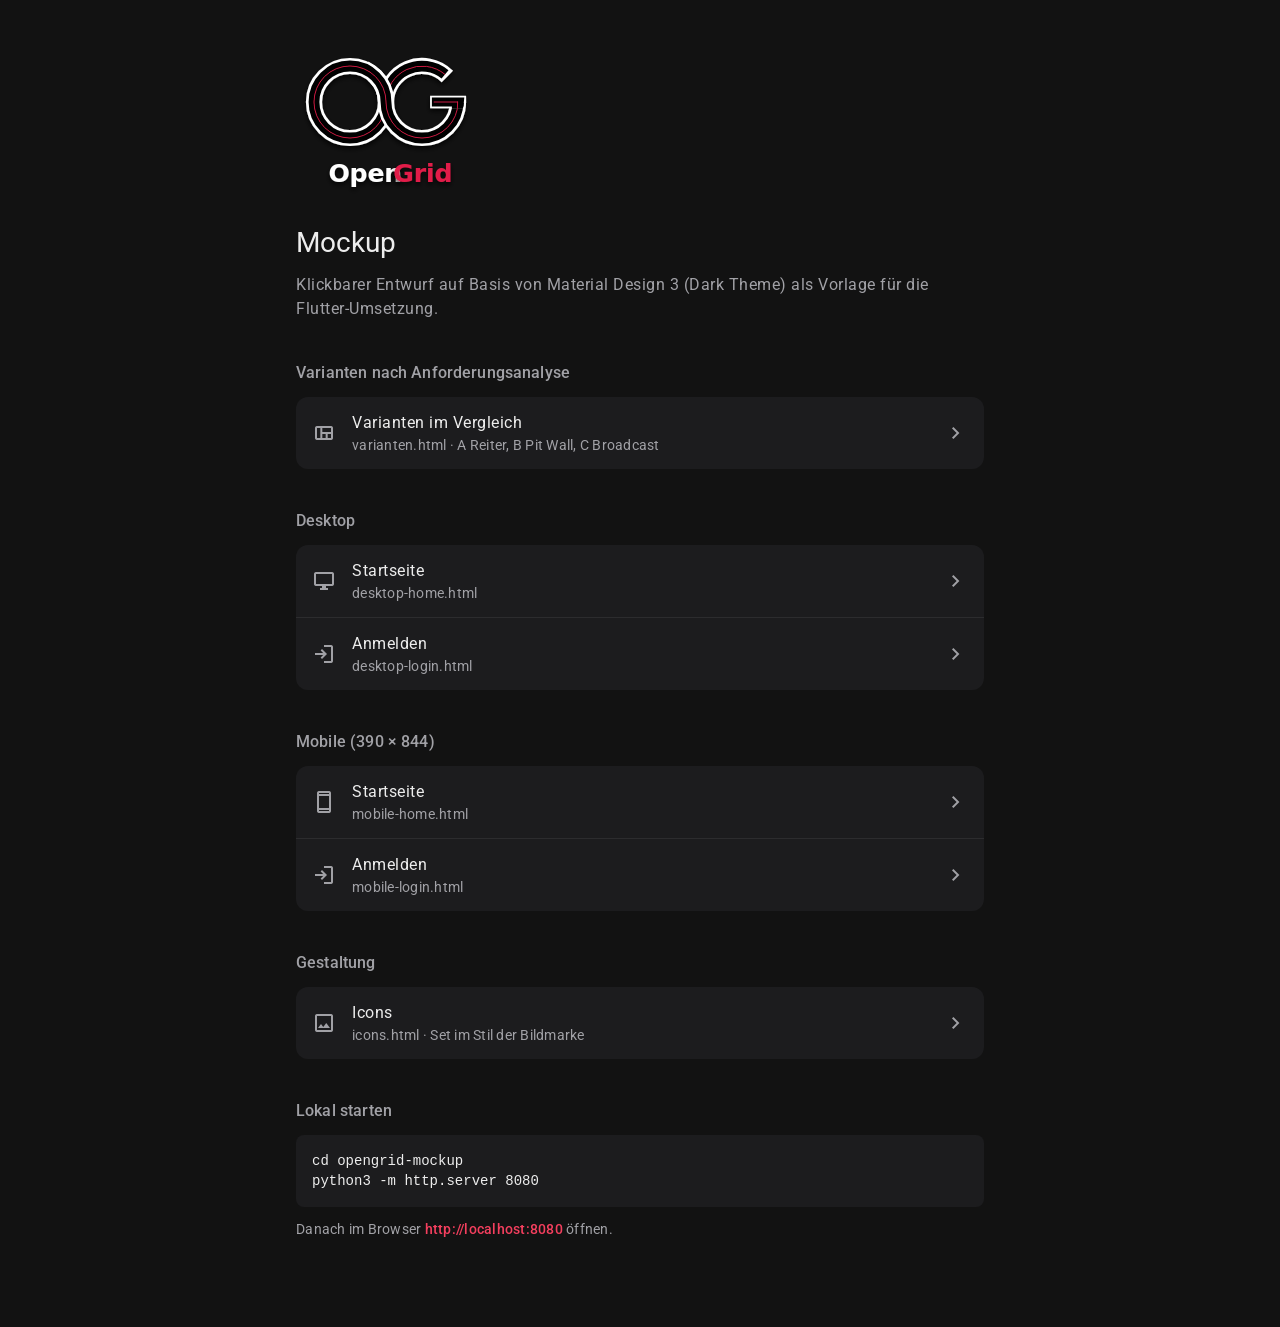
==== commit 5f2c4335: "Varianten A/B/C nach Anforderungsanalyse, Home mit Logo - Drei klickbare Varianten mit allen Feature" ====
--- a/index.html
+++ b/index.html
@@ -11,7 +11,7 @@
   <link rel="stylesheet" href="https://fonts.googleapis.com/css2?family=Roboto:wght@400;500;700&display=swap">
   <link rel="stylesheet" href="https://fonts.googleapis.com/css2?family=Material+Symbols+Outlined:opsz,wght,FILL,GRAD@20..48,400,0..1,0&display=block">
 
-  <link rel="stylesheet" href="styles.css?v=fac498f5">
+  <link rel="stylesheet" href="styles.css?v=31ad82c9">
 </head>
 <body>
 
@@ -24,6 +24,22 @@
       <h1 class="headline-medium">Mockup</h1>
       <p class="body-large text-secondary">Klickbarer Entwurf auf Basis von Material Design 3 (Dark Theme) als Vorlage für die Flutter-Umsetzung.</p>
     </header>
+
+    <section class="overview__section" aria-labelledby="variants-heading">
+      <h2 class="title-medium text-secondary" id="variants-heading">Varianten nach Anforderungsanalyse</h2>
+      <ul class="list">
+        <li>
+          <a class="list__item" href="varianten.html">
+            <span class="material-symbols-outlined icon list__icon" aria-hidden="true">view_quilt</span>
+            <span class="list__text">
+              <span class="body-large">Varianten im Vergleich</span>
+              <span class="body-medium text-secondary">varianten.html · A Reiter, B Pit Wall, C Broadcast</span>
+            </span>
+            <span class="material-symbols-outlined icon list__trailing" aria-hidden="true">chevron_right</span>
+          </a>
+        </li>
+      </ul>
+    </section>
 
     <section class="overview__section" aria-labelledby="desktop-heading">
       <h2 class="title-medium text-secondary" id="desktop-heading">Desktop</h2>
--- a/styles.css
+++ b/styles.css
@@ -21,6 +21,7 @@
    13. Übersicht (index.html) + Mockup-Navigation (nicht Teil der App)
    14. Live-/Historien-Ansicht: Dialog, Statuspunkt, Endpunkt-Karten,
        JSON-Block, Tabelle, Request-Log
+   15. Home: Willkommens-Überschrift + Live-Punkt im Reiter
    ===================================================================== */
 
 
@@ -49,6 +50,7 @@
   --color-status-ok: #30D158;         /* grün: Daten kommen an */
   --color-status-warn: #FFD60A;       /* gelb: verzögert       */
   --color-status-error: #FF453A;      /* rot: Fehler           */
+  --color-live: #FF453A;              /* roter "On Air"-Punkt am Reiter Live */
 
   /* Zustands-Ebenen (M3 State Layers) */
   --state-hover: rgba(237, 237, 237, 0.08);
@@ -84,6 +86,9 @@
 
   /* Schrift */
   --font-family: "Roboto", system-ui, -apple-system, "Segoe UI", sans-serif;
+  /* Display-Schrift im F1-Stil, nur für große Überschriften (Home).
+     Flutter: google_fonts → GoogleFonts.titilliumWeb(...) im displayLarge */
+  --font-display: "Titillium Web", var(--font-family);
 }
 
 
@@ -1822,3 +1827,116 @@
   justify-content: flex-end;
   margin-top: var(--space-2);
 }
+
+
+/* ---------------------------------------------------------------------
+   15. Home: Willkommens-Überschrift + Live-Punkt im Reiter
+   --------------------------------------------------------------------- */
+
+/* Willkommen → Column([Text(displayLarge, fett, kursiv), Container(rot)]) */
+.hero {
+  display: flex;
+  flex-direction: column;
+  align-items: center;
+  gap: var(--space-5);
+  padding: var(--space-8) 0 var(--space-6);
+  text-align: center;
+}
+
+/* Bildmarke "OG" über der Überschrift → Image.asset / SvgPicture.asset */
+.hero__logo {
+  width: clamp(120px, 16vw, 200px);
+  height: auto;
+}
+
+.hero__title {
+  display: flex;
+  flex-direction: column;
+  align-items: center;
+  font-family: var(--font-display);
+  font-style: italic;
+  font-weight: 900;
+  text-transform: uppercase;
+}
+
+.hero__kicker {
+  color: var(--color-on-surface-variant);
+  font-size: clamp(22px, 3.2vw, 36px);
+  line-height: 1.1;
+  letter-spacing: 1px;
+}
+
+.hero__brand {
+  font-size: clamp(56px, 10vw, 112px);
+  line-height: 0.95;
+  letter-spacing: -1px;
+}
+
+/* Roter Streifen, schräg angeschnitten (Rennsport-Look) */
+.hero__stripe {
+  width: 120px;
+  height: 6px;
+  background: var(--color-accent);
+  transform: skewX(-24deg);
+}
+
+/* Im Geräterahmen (390 px) feste Größen, unabhängig vom Browserfenster */
+.device .hero {
+  padding: var(--space-6) 0 var(--space-4);
+}
+
+.device .hero__logo {
+  width: 120px;
+}
+
+.device .hero__kicker {
+  font-size: 22px;
+}
+
+.device .hero__brand {
+  font-size: 56px;
+}
+
+/* Live-Punkt wie bei "On Air" im Radio: Punkt + pulsierender Ring
+   → Flutter: Container(shape: circle) + AnimationController (repeat) */
+.live-dot {
+  position: relative;
+  flex: none;
+  width: 8px;
+  height: 8px;
+  margin-right: var(--space-2);
+  border-radius: 50%;
+  background: var(--color-live);
+}
+
+.live-dot::after {
+  content: "";
+  position: absolute;
+  inset: 0;
+  border-radius: 50%;
+  background: var(--color-live);
+  animation: live-pulse 1.6s ease-out infinite;
+}
+
+@keyframes live-pulse {
+  from { transform: scale(1);   opacity: 0.7; }
+  to   { transform: scale(2.8); opacity: 0;   }
+}
+
+@media (prefers-reduced-motion: reduce) {
+  .live-dot::after {
+    animation: none;
+  }
+}
+
+/* Navigation Bar (mobil): Punkt vor dem Label "Live" */
+.nav-bar__label {
+  display: inline-flex;
+  align-items: center;
+}
+
+.nav-bar__label .live-dot {
+  width: 6px;
+  height: 6px;
+  margin-right: var(--space-1);
+}
